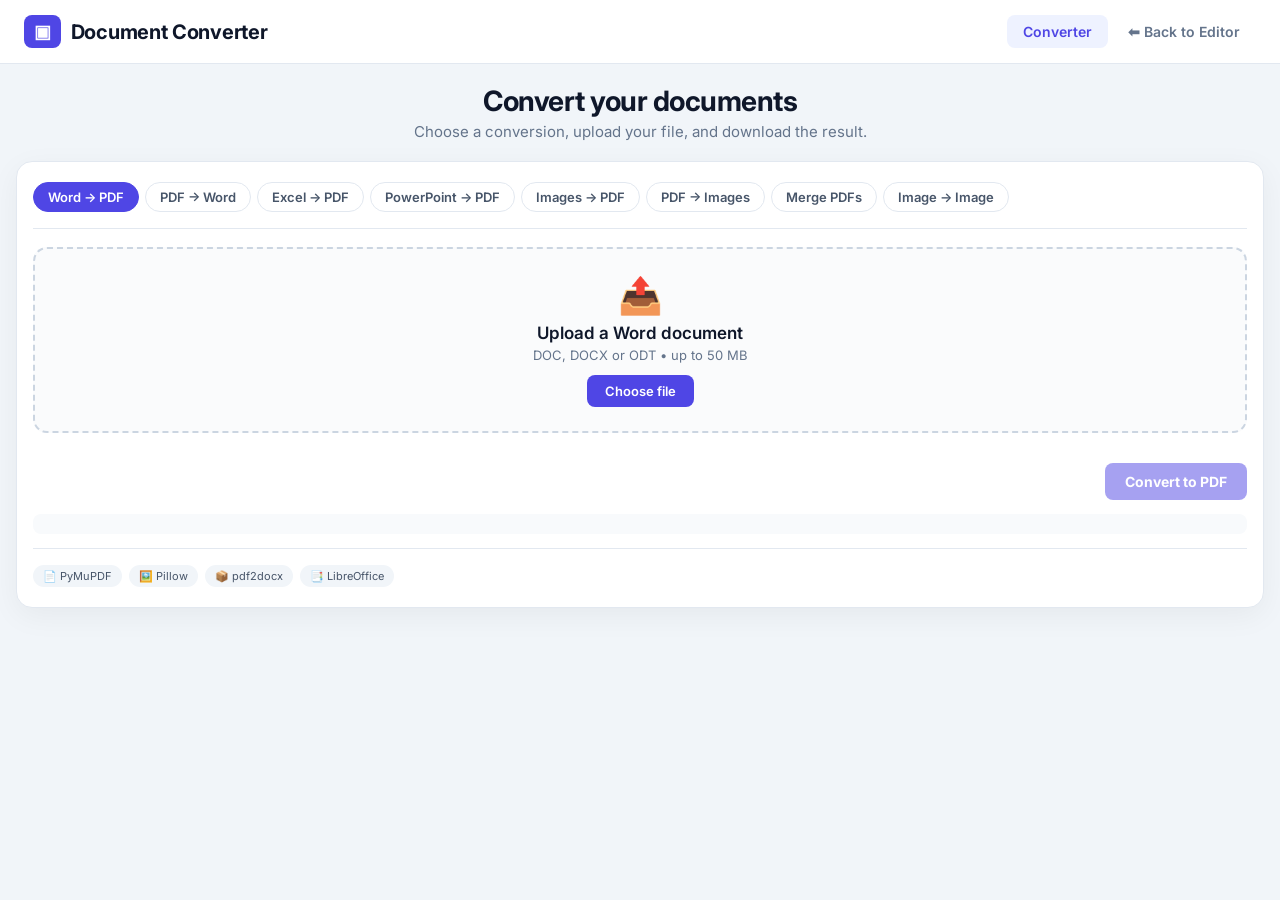
==== converter.html @ 026e7284 "image converter" ====
<!doctype html>
<html lang="en">
<head>
  <meta charset="utf-8">
  <meta name="viewport" content="width=device-width, initial-scale=1, maximum-scale=1.0, user-scalable=no">
  <title>Document Converter</title>
  <link rel="preconnect" href="https://fonts.googleapis.com">
  <link rel="preconnect" href="https://fonts.gstatic.com" crossorigin>
  <link href="https://fonts.googleapis.com/css2?family=Inter:opsz,wght@14..32,400;14..32,500;14..32,600;14..32,700&display=swap" rel="stylesheet">
  <style>
    * { box-sizing: border-box; margin: 0; padding: 0; }
    body {
      font-family: 'Inter', -apple-system, BlinkMacSystemFont, sans-serif;
      background: #f1f5f9;
      color: #0f172a;
      min-height: 100vh;
      margin: 0;
      padding: 0;
      width: 100%;
      overflow-x: hidden;
    }
    .header {
      height: 64px;
      background: #ffffff;
      border-bottom: 1px solid #e2e8f0;
      display: flex;
      align-items: center;
      padding: 0 24px;
      gap: 20px;
      flex-shrink: 0;
    }
    .brand {
      display: flex;
      align-items: center;
      gap: 10px;
      font-size: 20px;
      font-weight: 700;
      letter-spacing: -0.3px;
    }
    .brand-icon {
      background: #4f46e5;
      color: #fff;
      border-radius: 8px;
      padding: 6px 10px;
      font-size: 18px;
    }
    .nav {
      display: flex;
      gap: 4px;
      margin-left: auto;
      align-items: center;
    }
    .nav button {
      border: none;
      background: transparent;
      padding: 8px 16px;
      border-radius: 8px;
      font-weight: 600;
      color: #64748b;
      cursor: pointer;
      font-family: inherit;
      font-size: 14px;
      transition: all 0.2s;
      white-space: nowrap;
    }
    .nav button:hover {
      background: #f1f5f9;
      color: #0f172a;
    }
    .nav button.active {
      background: #eef2ff;
      color: #4f46e5;
    }

    .wrap {
      width: 100%;
      max-width: 100%;
      margin: 0;
      padding: 20px 16px;
    }
    .hero {
      text-align: center;
      margin-bottom: 20px;
    }
    .hero h1 {
      font-size: 28px;
      font-weight: 700;
      letter-spacing: -0.5px;
      margin-bottom: 4px;
    }
    .hero p {
      color: #64748b;
      font-size: 15px;
    }

    .converter-card {
      background: #ffffff;
      border: 1px solid #e2e8f0;
      border-radius: 16px;
      box-shadow: 0 8px 30px rgba(0, 0, 0, 0.05);
      padding: 20px 16px;
      width: 100%;
    }

    .tabs-wrapper {
      border-bottom: 1px solid #e2e8f0;
      padding-bottom: 12px;
      margin-bottom: 18px;
      overflow-x: auto !important;
      -webkit-overflow-scrolling: touch;
      scrollbar-width: thin;
      width: 100%;
    }
    .tabs-wrapper::-webkit-scrollbar {
      height: 6px;
    }
    .tabs-wrapper::-webkit-scrollbar-thumb {
      background: #cbd5e1;
      border-radius: 999px;
    }
    .tabs {
      display: flex !important;
      flex-wrap: nowrap !important;
      gap: 6px;
      width: max-content !important;
      min-width: 100% !important;
      padding-bottom: 4px;
    }
    .tab {
      padding: 6px 14px;
      border: 1px solid #e2e8f0;
      background: #ffffff;
      border-radius: 999px;
      font-weight: 600;
      font-size: 13px;
      color: #475569;
      cursor: pointer;
      transition: all 0.2s;
      font-family: inherit;
      white-space: nowrap;
      flex-shrink: 0 !important;
    }
    .tab:hover {
      background: #f8fafc;
      border-color: #cbd5e1;
    }
    .tab.active {
      background: #4f46e5;
      border-color: #4f46e5;
      color: #ffffff;
    }

    .panel { display: none; }
    .panel.active { display: block; }

    .drop-zone {
      border: 2px dashed #cbd5e1;
      border-radius: 14px;
      min-height: 180px;
      display: flex;
      align-items: center;
      justify-content: center;
      text-align: center;
      padding: 24px 16px;
      background: #fafbfc;
      transition: all 0.25s;
      cursor: pointer;
    }
    .drop-zone.drag-over {
      border-color: #4f46e5;
      background: #eef2ff;
    }
    .drop-zone .icon {
      font-size: 36px;
      display: block;
      margin-bottom: 6px;
    }
    .drop-zone h3 {
      font-size: 17px;
      font-weight: 600;
      margin-bottom: 4px;
    }
    .drop-zone p {
      color: #64748b;
      font-size: 13px;
      margin-bottom: 12px;
    }
    .drop-zone .choose {
      display: inline-flex;
      background: #4f46e5;
      color: #fff;
      padding: 8px 18px;
      border-radius: 8px;
      font-weight: 600;
      font-size: 13px;
      cursor: pointer;
      transition: background 0.2s;
      border: none;
    }
    .drop-zone .choose:hover {
      background: #4338ca;
    }
    .drop-zone input[type="file"] {
      display: none;
    }

    .format-selector {
      margin-top: 12px;
      display: none;
      align-items: center;
      gap: 12px;
      flex-wrap: wrap;
      padding: 10px 14px;
      background: #f8fafc;
      border-radius: 8px;
      border: 1px solid #e2e8f0;
    }
    .format-selector.visible {
      display: flex;
    }
    .format-selector label {
      font-weight: 600;
      font-size: 14px;
      color: #334155;
    }
    .format-selector select {
      padding: 6px 12px;
      border: 1px solid #e2e8f0;
      border-radius: 6px;
      font-size: 14px;
      font-family: inherit;
      background: #fff;
    }
    .format-selector select:focus {
      outline: 2px solid #818cf8;
      border-color: transparent;
    }

    .files {
      margin-top: 14px;
      display: grid;
      gap: 6px;
    }
    .file-item {
      display: flex;
      justify-content: space-between;
      align-items: center;
      padding: 8px 12px;
      background: #f8fafc;
      border: 1px solid #e2e8f0;
      border-radius: 8px;
      font-size: 13px;
    }
    .file-item .name {
      font-weight: 500;
      color: #0f172a;
      word-break: break-word;
    }
    .file-item .size {
      color: #64748b;
      font-size: 12px;
      margin-left: 8px;
      white-space: nowrap;
    }

    .actions {
      display: flex;
      justify-content: flex-end;
      gap: 10px;
      margin-top: 16px;
    }
    .convert-btn {
      background: #4f46e5;
      color: #fff;
      border: none;
      border-radius: 8px;
      padding: 10px 20px;
      font-weight: 700;
      font-size: 14px;
      cursor: pointer;
      transition: background 0.2s;
      font-family: inherit;
    }
    .convert-btn:hover {
      background: #4338ca;
    }
    .convert-btn:disabled {
      opacity: 0.5;
      pointer-events: none;
    }

    .status {
      margin-top: 14px;
      padding: 10px 14px;
      border-radius: 8px;
      background: #f8fafc;
      color: #475569;
      font-size: 13px;
      display: none;
    }
    .status.show { display: block; }
    .status.error {
      background: #fef2f2;
      color: #b91c1c;
    }
    .status.ok {
      background: #f0fdf4;
      color: #166534;
    }

    .note {
      margin-top: 14px;
      color: #94a3b8;
      font-size: 12px;
      border-top: 1px solid #e2e8f0;
      padding-top: 12px;
    }
    .cap {
      display: inline-block;
      margin: 4px 4px 0 0;
      padding: 4px 10px;
      background: #f1f5f9;
      border-radius: 999px;
      font-size: 11px;
      color: #475569;
    }

    @media (max-width: 768px) {
      .header { padding: 0 12px; gap: 10px; flex-wrap: wrap; height: auto; min-height: 56px; }
      .brand { font-size: 18px; }
      .nav {
        margin-left: 0;
        width: 100%;
        justify-content: flex-start;
        overflow-x: auto;
        gap: 2px;
        flex-wrap: nowrap;
        padding-bottom: 4px;
        -webkit-overflow-scrolling: touch;
      }
      .nav button { font-size: 13px; padding: 6px 12px; }
      .wrap { padding: 12px 8px; }
      .hero h1 { font-size: 22px; }
      .hero p { font-size: 14px; }
      .converter-card { padding: 14px 12px; border-radius: 12px; }
      .tabs-wrapper { padding-bottom: 10px; margin-bottom: 14px; }
      .tab { font-size: 12px; padding: 5px 12px; }
      .drop-zone { min-height: 150px; padding: 16px; }
      .drop-zone .icon { font-size: 28px; }
      .drop-zone h3 { font-size: 15px; }
      .drop-zone p { font-size: 12px; }
      .drop-zone .choose { font-size: 12px; padding: 6px 14px; }
      .file-item { font-size: 12px; padding: 6px 10px; }
      .convert-btn { width: 100%; justify-content: center; padding: 10px 16px; font-size: 13px; }
      .actions { justify-content: stretch; }
      .note { font-size: 11px; }
      .format-selector { flex-direction: column; align-items: stretch; gap: 6px; }
    }
    @media (max-width: 480px) {
      .brand { font-size: 16px; }
      .brand-icon { font-size: 14px; padding: 4px 8px; }
      .hero h1 { font-size: 18px; }
      .tab { font-size: 11px; padding: 4px 10px; }
    }
  </style>
</head>
<body>
  <header class="header">
    <div class="brand"><span class="brand-icon">▣</span> Document Converter</div>
    <nav class="nav">
      <button class="active" data-nav="converter">Converter</button>
      <button onclick="if(window.parent!==window){window.parent.postMessage('show-editor','*')}else{window.close()}">⬅ Back to Editor</button>
    </nav>
  </header>

  <div class="wrap">
    <div class="hero"><h1>Convert your documents</h1><p>Choose a conversion, upload your file, and download the result.</p></div>

    <section class="converter-card">
      <div class="tabs-wrapper">
        <div class="tabs" id="tabsContainer">
          <button class="tab active" data-conversion="word-to-pdf">Word → PDF</button>
          <button class="tab" data-conversion="pdf-to-word">PDF → Word</button>
          <button class="tab" data-conversion="excel-to-pdf">Excel → PDF</button>
          <button class="tab" data-conversion="powerpoint-to-pdf">PowerPoint → PDF</button>
          <button class="tab" data-conversion="images-to-pdf">Images → PDF</button>
          <button class="tab" data-conversion="pdf-to-images">PDF → Images</button>
          <button class="tab" data-conversion="merge-pdf">Merge PDFs</button>
          <button class="tab" data-conversion="image-to-image">Image → Image</button>
        </div>
      </div>

      <div id="panel" class="panel active">
        <div class="drop-zone" id="drop">
          <div>
            <span class="icon">📤</span>
            <h3 id="dropTitle">Upload an image</h3>
            <p id="dropHint">PNG, JPG, JPEG, WebP, BMP, GIF or TIFF • up to 50 MB</p>
            <label class="choose">Choose file <input id="files" type="file"></label>
          </div>
        </div>

        <div class="format-selector" id="formatSelector">
          <label for="targetFormat">Convert to:</label>
          <select id="targetFormat">
            <option value="jpeg">JPEG</option>
            <option value="png">PNG</option>
            <option value="webp">WebP</option>
            <option value="bmp">BMP</option>
            <option value="gif">GIF</option>
            <option value="tiff">TIFF</option>
          </select>
        </div>

        <div class="files" id="fileList"></div>

        <div class="actions">
          <button class="convert-btn" id="convertBtn" disabled>Convert</button>
        </div>

        <div class="status" id="status"></div>

        <div class="note" id="note">
          <span class="cap">📄 PyMuPDF</span>
          <span class="cap">🖼️ Pillow</span>
          <span class="cap">📦 pdf2docx</span>
          <span class="cap">📑 LibreOffice</span>
        </div>
      </div>
    </section>
  </div>

  <script>
    let conversion = 'word-to-pdf', selectedFiles = [];
    const $ = id => document.getElementById(id);
    const specs = {
      'word-to-pdf': { title: 'Upload a Word document', hint: 'DOC, DOCX or ODT • up to 50 MB', accept: '.doc,.docx,.odt', multiple: false, button: 'Convert to PDF', showFormat: false },
      'pdf-to-word': { title: 'Upload a PDF', hint: 'One PDF • text will be extracted into a Word document', accept: '.pdf', multiple: false, button: 'Convert to Word', showFormat: false },
      'excel-to-pdf': { title: 'Upload an Excel workbook', hint: 'XLS, XLSX or ODS • up to 50 MB', accept: '.xls,.xlsx,.ods', multiple: false, button: 'Convert to PDF', showFormat: false },
      'powerpoint-to-pdf': { title: 'Upload a PowerPoint presentation', hint: 'PPT, PPTX or ODP • up to 50 MB', accept: '.ppt,.pptx,.odp', multiple: false, button: 'Convert to PDF', showFormat: false },
      'images-to-pdf': { title: 'Upload images', hint: 'PNG, JPG, JPEG or WebP • multiple files allowed', accept: '.png,.jpg,.jpeg,.webp', multiple: true, button: 'Create PDF', showFormat: false },
      'pdf-to-images': { title: 'Upload a PDF', hint: 'One PDF • pages are exported as PNG images (ZIP archive)', accept: '.pdf', multiple: false, button: 'Convert to Images', showFormat: false },
      'merge-pdf': { title: 'Upload PDFs to merge', hint: 'Select two or more PDF files', accept: '.pdf', multiple: true, button: 'Merge PDFs', showFormat: false },
      'image-to-image': { title: 'Upload an image', hint: 'PNG, JPG, JPEG, WebP, BMP, GIF or TIFF', accept: '.png,.jpg,.jpeg,.webp,.bmp,.gif,.tiff', multiple: false, button: 'Convert Image', showFormat: true }
    };

    function setStatus(text, type = '') {
      const s = $('status');
      s.textContent = text;
      s.className = 'status show ' + type;
    }

    function renderFiles() {
      const list = $('fileList');
      list.innerHTML = '';
      selectedFiles.forEach(f => {
        const div = document.createElement('div');
        div.className = 'file-item';
        div.innerHTML = `<span class="name">${escapeHtml(f.name)}</span><span class="size">${(f.size / 1024 / 1024).toFixed(2)} MB</span>`;
        list.appendChild(div);
      });
      $('convertBtn').disabled = selectedFiles.length === 0;
    }

    function escapeHtml(s) {
      return s.replace(/[&<>"']/g, m => ({ '&':'&amp;','<':'&lt;','>':'&gt;','"':'&quot;',"'":'&#39;' }[m]));
    }

    function configure() {
      const s = specs[conversion];
      $('dropTitle').textContent = s.title;
      $('dropHint').textContent = s.hint;
      $('files').accept = s.accept;
      $('files').multiple = s.multiple;
      $('convertBtn').textContent = s.button;
      const formatSel = $('formatSelector');
      if (s.showFormat) {
        formatSel.classList.add('visible');
      } else {
        formatSel.classList.remove('visible');
      }
      selectedFiles = [];
      renderFiles();
      setStatus('');
    }

    document.querySelectorAll('.tab').forEach(b => {
      b.addEventListener('click', () => {
        document.querySelectorAll('.tab').forEach(x => x.classList.remove('active'));
        b.classList.add('active');
        conversion = b.dataset.conversion;
        configure();
      });
    });

    $('files').addEventListener('change', e => {
      selectedFiles = [...e.target.files];
      renderFiles();
    });

    const drop = $('drop');
    drop.addEventListener('dragover', e => { e.preventDefault(); drop.classList.add('drag-over'); });
    drop.addEventListener('dragleave', () => drop.classList.remove('drag-over'));
    drop.addEventListener('drop', e => {
      e.preventDefault();
      drop.classList.remove('drag-over');
      selectedFiles = [...e.dataTransfer.files];
      renderFiles();
    });

    $('convertBtn').addEventListener('click', async () => {
      const s = specs[conversion];
      if (!selectedFiles.length) return;
      if (conversion === 'merge-pdf' && selectedFiles.length < 2) {
        setStatus('Select at least two PDFs.', 'error');
        return;
      }
      const form = new FormData();
      form.append('conversion', conversion);
      selectedFiles.forEach(f => form.append('files', f));

      if (conversion === 'image-to-image') {
        const target = $('targetFormat').value;
        form.append('target_format', target);
      }

      const btn = $('convertBtn');
      btn.disabled = true;
      setStatus('Converting…');

      try {
        const res = await fetch('/api/convert', { method: 'POST', body: form });
        if (!res.ok) {
          let msg = 'Conversion failed.';
          try { msg = (await res.json()).error || msg; } catch {}
          throw new Error(msg);
        }
        const blob = await res.blob();
        const url = URL.createObjectURL(blob);
        const a = document.createElement('a');
        a.href = url;
        let filename = 'converted';
        if (conversion === 'pdf-to-images') filename = 'images.zip';
        else if (conversion === 'pdf-to-word') filename = 'converted.docx';
        else if (conversion === 'merge-pdf') filename = 'merged.pdf';
        else if (conversion === 'image-to-image') {
          const ext = $('targetFormat').value;
          filename = `converted.${ext === 'jpeg' ? 'jpg' : ext}`;
        } else {
          filename = 'converted.pdf';
        }
        a.download = filename;
        a.click();
        URL.revokeObjectURL(url);
        setStatus('Conversion completed. Download started.', 'ok');
      } catch (err) {
        setStatus(err.message, 'error');
      } finally {
        btn.disabled = false;
        renderFiles();
      }
    });

    configure();
  </script>
</body>
</html>
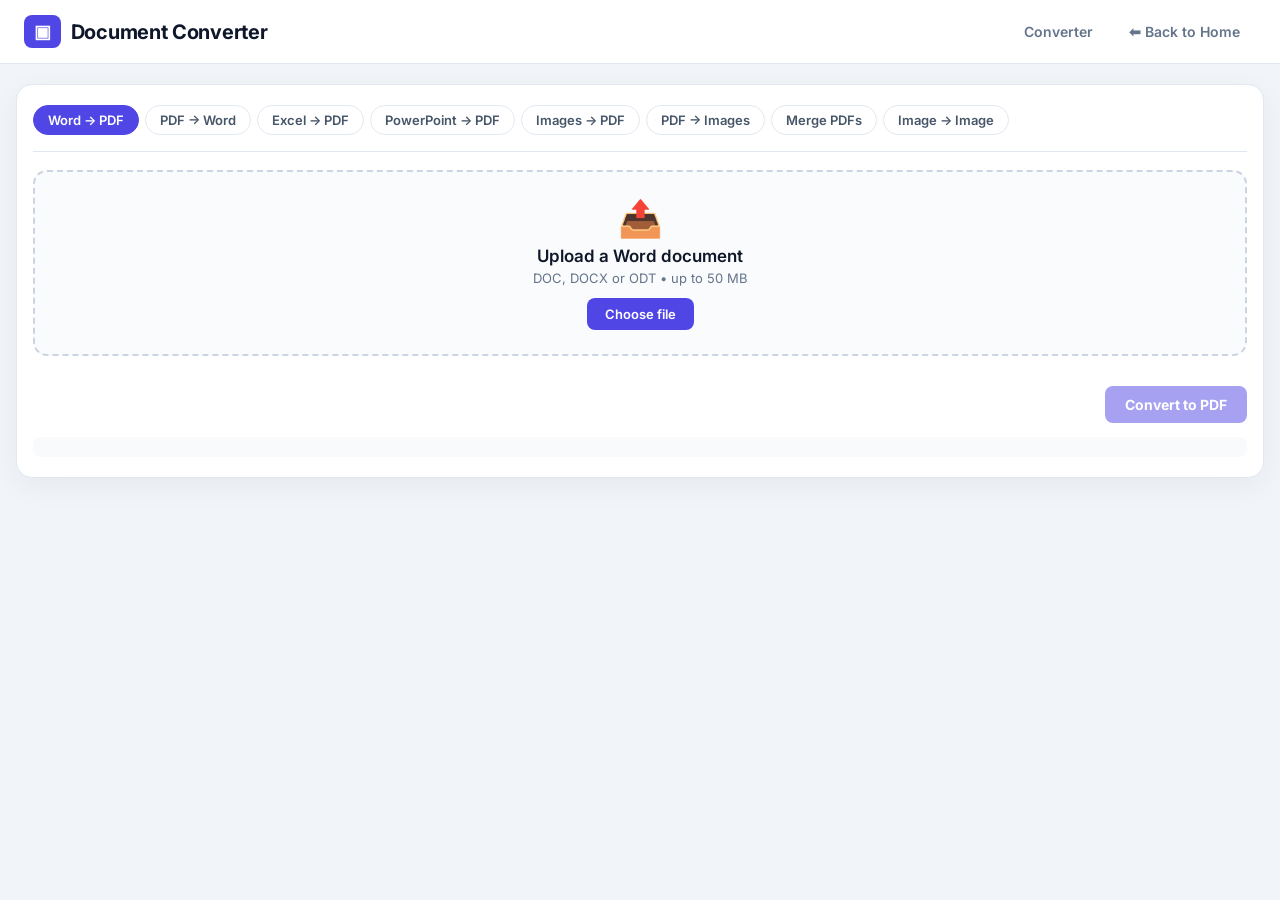
==== commit af1dfbbe: "New UI Issue" ====
--- a/converter.html
+++ b/converter.html
@@ -9,358 +9,74 @@
   <link href="https://fonts.googleapis.com/css2?family=Inter:opsz,wght@14..32,400;14..32,500;14..32,600;14..32,700&display=swap" rel="stylesheet">
   <style>
     * { box-sizing: border-box; margin: 0; padding: 0; }
-    body {
-      font-family: 'Inter', -apple-system, BlinkMacSystemFont, sans-serif;
-      background: #f1f5f9;
-      color: #0f172a;
-      min-height: 100vh;
-      margin: 0;
-      padding: 0;
-      width: 100%;
-      overflow-x: hidden;
-    }
-    .header {
-      height: 64px;
-      background: #ffffff;
-      border-bottom: 1px solid #e2e8f0;
-      display: flex;
-      align-items: center;
-      padding: 0 24px;
-      gap: 20px;
-      flex-shrink: 0;
-    }
-    .brand {
-      display: flex;
-      align-items: center;
-      gap: 10px;
-      font-size: 20px;
-      font-weight: 700;
-      letter-spacing: -0.3px;
-    }
-    .brand-icon {
-      background: #4f46e5;
-      color: #fff;
-      border-radius: 8px;
-      padding: 6px 10px;
-      font-size: 18px;
-    }
-    .nav {
-      display: flex;
-      gap: 4px;
-      margin-left: auto;
-      align-items: center;
-    }
-    .nav button {
-      border: none;
-      background: transparent;
-      padding: 8px 16px;
-      border-radius: 8px;
-      font-weight: 600;
-      color: #64748b;
-      cursor: pointer;
-      font-family: inherit;
-      font-size: 14px;
-      transition: all 0.2s;
-      white-space: nowrap;
-    }
-    .nav button:hover {
-      background: #f1f5f9;
-      color: #0f172a;
-    }
-    .nav button.active {
-      background: #eef2ff;
-      color: #4f46e5;
-    }
-
-    .wrap {
-      width: 100%;
-      max-width: 100%;
-      margin: 0;
-      padding: 20px 16px;
-    }
-    .hero {
-      text-align: center;
-      margin-bottom: 20px;
-    }
-    .hero h1 {
-      font-size: 28px;
-      font-weight: 700;
-      letter-spacing: -0.5px;
-      margin-bottom: 4px;
-    }
-    .hero p {
-      color: #64748b;
-      font-size: 15px;
-    }
-
-    .converter-card {
-      background: #ffffff;
-      border: 1px solid #e2e8f0;
-      border-radius: 16px;
-      box-shadow: 0 8px 30px rgba(0, 0, 0, 0.05);
-      padding: 20px 16px;
-      width: 100%;
-    }
-
-    .tabs-wrapper {
-      border-bottom: 1px solid #e2e8f0;
-      padding-bottom: 12px;
-      margin-bottom: 18px;
-      overflow-x: auto !important;
-      -webkit-overflow-scrolling: touch;
-      scrollbar-width: thin;
-      width: 100%;
-    }
-    .tabs-wrapper::-webkit-scrollbar {
-      height: 6px;
-    }
-    .tabs-wrapper::-webkit-scrollbar-thumb {
-      background: #cbd5e1;
-      border-radius: 999px;
-    }
-    .tabs {
-      display: flex !important;
-      flex-wrap: nowrap !important;
-      gap: 6px;
-      width: max-content !important;
-      min-width: 100% !important;
-      padding-bottom: 4px;
-    }
-    .tab {
-      padding: 6px 14px;
-      border: 1px solid #e2e8f0;
-      background: #ffffff;
-      border-radius: 999px;
-      font-weight: 600;
-      font-size: 13px;
-      color: #475569;
-      cursor: pointer;
-      transition: all 0.2s;
-      font-family: inherit;
-      white-space: nowrap;
-      flex-shrink: 0 !important;
-    }
-    .tab:hover {
-      background: #f8fafc;
-      border-color: #cbd5e1;
-    }
-    .tab.active {
-      background: #4f46e5;
-      border-color: #4f46e5;
-      color: #ffffff;
-    }
+    body { font-family: 'Inter', -apple-system, BlinkMacSystemFont, sans-serif; background: #f1f5f9; color: #0f172a; min-height: 100vh; margin: 0; padding: 0; width: 100%; overflow-x: hidden; }
+    .header { height: 64px; background: #ffffff; border-bottom: 1px solid #e2e8f0; display: flex; align-items: center; padding: 0 24px; gap: 20px; flex-shrink: 0; }
+    .brand { display: flex; align-items: center; gap: 10px; font-size: 20px; font-weight: 700; letter-spacing: -0.3px; }
+    .brand-icon { background: #4f46e5; color: #fff; border-radius: 8px; padding: 6px 10px; font-size: 18px; }
+    .nav { display: flex; gap: 4px; margin-left: auto; align-items: center; }
+    .nav button { border: none; background: transparent; padding: 8px 16px; border-radius: 8px; font-weight: 600; color: #64748b; cursor: pointer; font-family: inherit; font-size: 14px; transition: all 0.2s; white-space: nowrap; }
+    .nav button:hover { background: #f1f5f9; color: #0f172a; }
+
+    .wrap { width: 100%; max-width: 100%; margin: 0; padding: 20px 16px; }
+    .converter-card { background: #ffffff; border: 1px solid #e2e8f0; border-radius: 16px; box-shadow: 0 8px 30px rgba(0, 0, 0, 0.05); padding: 20px 16px; width: 100%; }
+    .tabs-wrapper { border-bottom: 1px solid #e2e8f0; padding-bottom: 12px; margin-bottom: 18px; overflow-x: auto !important; -webkit-overflow-scrolling: touch; scrollbar-width: thin; width: 100%; }
+    .tabs-wrapper::-webkit-scrollbar { height: 6px; }
+    .tabs-wrapper::-webkit-scrollbar-thumb { background: #cbd5e1; border-radius: 999px; }
+    .tabs { display: flex !important; flex-wrap: nowrap !important; gap: 6px; width: max-content !important; min-width: 100% !important; padding-bottom: 4px; }
+    .tab { padding: 6px 14px; border: 1px solid #e2e8f0; background: #ffffff; border-radius: 999px; font-weight: 600; font-size: 13px; color: #475569; cursor: pointer; transition: all 0.2s; font-family: inherit; white-space: nowrap; flex-shrink: 0 !important; }
+    .tab:hover { background: #f8fafc; border-color: #cbd5e1; }
+    .tab.active { background: #4f46e5; border-color: #4f46e5; color: #fff; }
 
     .panel { display: none; }
     .panel.active { display: block; }
 
-    .drop-zone {
-      border: 2px dashed #cbd5e1;
-      border-radius: 14px;
-      min-height: 180px;
-      display: flex;
-      align-items: center;
-      justify-content: center;
-      text-align: center;
-      padding: 24px 16px;
-      background: #fafbfc;
-      transition: all 0.25s;
-      cursor: pointer;
-    }
-    .drop-zone.drag-over {
-      border-color: #4f46e5;
-      background: #eef2ff;
-    }
-    .drop-zone .icon {
-      font-size: 36px;
-      display: block;
-      margin-bottom: 6px;
-    }
-    .drop-zone h3 {
-      font-size: 17px;
-      font-weight: 600;
-      margin-bottom: 4px;
-    }
-    .drop-zone p {
-      color: #64748b;
-      font-size: 13px;
-      margin-bottom: 12px;
-    }
-    .drop-zone .choose {
-      display: inline-flex;
-      background: #4f46e5;
-      color: #fff;
-      padding: 8px 18px;
-      border-radius: 8px;
-      font-weight: 600;
-      font-size: 13px;
-      cursor: pointer;
-      transition: background 0.2s;
-      border: none;
-    }
-    .drop-zone .choose:hover {
-      background: #4338ca;
-    }
-    .drop-zone input[type="file"] {
-      display: none;
-    }
-
-    .format-selector {
-      margin-top: 12px;
-      display: none;
-      align-items: center;
-      gap: 12px;
-      flex-wrap: wrap;
-      padding: 10px 14px;
-      background: #f8fafc;
-      border-radius: 8px;
-      border: 1px solid #e2e8f0;
-    }
-    .format-selector.visible {
-      display: flex;
-    }
-    .format-selector label {
-      font-weight: 600;
-      font-size: 14px;
-      color: #334155;
-    }
-    .format-selector select {
-      padding: 6px 12px;
-      border: 1px solid #e2e8f0;
-      border-radius: 6px;
-      font-size: 14px;
-      font-family: inherit;
-      background: #fff;
-    }
-    .format-selector select:focus {
-      outline: 2px solid #818cf8;
-      border-color: transparent;
-    }
-
-    .files {
-      margin-top: 14px;
-      display: grid;
-      gap: 6px;
-    }
-    .file-item {
-      display: flex;
-      justify-content: space-between;
-      align-items: center;
-      padding: 8px 12px;
-      background: #f8fafc;
-      border: 1px solid #e2e8f0;
-      border-radius: 8px;
-      font-size: 13px;
-    }
-    .file-item .name {
-      font-weight: 500;
-      color: #0f172a;
-      word-break: break-word;
-    }
-    .file-item .size {
-      color: #64748b;
-      font-size: 12px;
-      margin-left: 8px;
-      white-space: nowrap;
-    }
-
-    .actions {
-      display: flex;
-      justify-content: flex-end;
-      gap: 10px;
-      margin-top: 16px;
-    }
-    .convert-btn {
-      background: #4f46e5;
-      color: #fff;
-      border: none;
-      border-radius: 8px;
-      padding: 10px 20px;
-      font-weight: 700;
-      font-size: 14px;
-      cursor: pointer;
-      transition: background 0.2s;
-      font-family: inherit;
-    }
-    .convert-btn:hover {
-      background: #4338ca;
-    }
-    .convert-btn:disabled {
-      opacity: 0.5;
-      pointer-events: none;
-    }
-
-    .status {
-      margin-top: 14px;
-      padding: 10px 14px;
-      border-radius: 8px;
-      background: #f8fafc;
-      color: #475569;
-      font-size: 13px;
-      display: none;
-    }
+    .drop-zone { border: 2px dashed #cbd5e1; border-radius: 14px; min-height: 180px; display: flex; align-items: center; justify-content: center; text-align: center; padding: 24px 16px; background: #fafbfc; transition: all 0.25s; cursor: pointer; }
+    .drop-zone.drag-over { border-color: #4f46e5; background: #eef2ff; }
+    .drop-zone .icon { font-size: 36px; display: block; margin-bottom: 6px; }
+    .drop-zone h3 { font-size: 17px; font-weight: 600; margin-bottom: 4px; }
+    .drop-zone p { color: #64748b; font-size: 13px; margin-bottom: 12px; }
+    .drop-zone .choose { display: inline-flex; background: #4f46e5; color: #fff; padding: 8px 18px; border-radius: 8px; font-weight: 600; font-size: 13px; cursor: pointer; transition: background 0.2s; border: none; }
+    .drop-zone .choose:hover { background: #4338ca; }
+    .drop-zone input[type="file"] { display: none; }
+
+    .image-options { margin-top: 14px; display: none; flex-direction: column; gap: 12px; padding: 14px 16px; background: #f8fafc; border-radius: 10px; border: 1px solid #e2e8f0; }
+    .image-options.visible { display: flex; }
+    .option-row { display: flex; align-items: center; gap: 16px; flex-wrap: wrap; }
+    .option-row label { font-weight: 600; font-size: 13px; color: #334155; min-width: 80px; }
+    .option-row input[type="number"], .option-row input[type="text"] { width: 80px; padding: 4px 8px; border: 1px solid #e2e8f0; border-radius: 6px; font-size: 13px; font-family: inherit; }
+    .option-row select { padding: 4px 8px; border: 1px solid #e2e8f0; border-radius: 6px; font-size: 13px; font-family: inherit; background: #fff; }
+    .option-row .checkbox-group { display: flex; align-items: center; gap: 6px; font-size: 13px; color: #334155; }
+    .option-row .checkbox-group input[type="checkbox"] { width: 16px; height: 16px; accent-color: #4f46e5; }
+    .quality-slider, .compress-slider { display: flex; align-items: center; gap: 10px; }
+    .quality-slider input[type="range"], .compress-slider input[type="range"] { width: 120px; accent-color: #4f46e5; }
+    .quality-slider span, .compress-slider span { font-weight: 600; font-size: 14px; min-width: 30px; }
+
+    .files { margin-top: 14px; display: grid; gap: 6px; }
+    .file-item { display: flex; justify-content: space-between; align-items: center; padding: 8px 12px; background: #f8fafc; border: 1px solid #e2e8f0; border-radius: 8px; font-size: 13px; }
+    .file-item .name { font-weight: 500; color: #0f172a; word-break: break-word; }
+    .file-item .size { color: #64748b; font-size: 12px; margin-left: 8px; white-space: nowrap; }
+
+    .actions { display: flex; justify-content: flex-end; gap: 10px; margin-top: 16px; }
+    .convert-btn { background: #4f46e5; color: #fff; border: none; border-radius: 8px; padding: 10px 20px; font-weight: 700; font-size: 14px; cursor: pointer; transition: background 0.2s; font-family: inherit; }
+    .convert-btn:hover { background: #4338ca; }
+    .convert-btn:disabled { opacity: 0.5; pointer-events: none; }
+
+    .status { margin-top: 14px; padding: 10px 14px; border-radius: 8px; background: #f8fafc; color: #475569; font-size: 13px; display: none; }
     .status.show { display: block; }
-    .status.error {
-      background: #fef2f2;
-      color: #b91c1c;
-    }
-    .status.ok {
-      background: #f0fdf4;
-      color: #166534;
-    }
-
-    .note {
-      margin-top: 14px;
-      color: #94a3b8;
-      font-size: 12px;
-      border-top: 1px solid #e2e8f0;
-      padding-top: 12px;
-    }
-    .cap {
-      display: inline-block;
-      margin: 4px 4px 0 0;
-      padding: 4px 10px;
-      background: #f1f5f9;
-      border-radius: 999px;
-      font-size: 11px;
-      color: #475569;
-    }
+    .status.error { background: #fef2f2; color: #b91c1c; }
+    .status.ok { background: #f0fdf4; color: #166534; }
 
     @media (max-width: 768px) {
       .header { padding: 0 12px; gap: 10px; flex-wrap: wrap; height: auto; min-height: 56px; }
       .brand { font-size: 18px; }
-      .nav {
-        margin-left: 0;
-        width: 100%;
-        justify-content: flex-start;
-        overflow-x: auto;
-        gap: 2px;
-        flex-wrap: nowrap;
-        padding-bottom: 4px;
-        -webkit-overflow-scrolling: touch;
-      }
+      .nav { margin-left: 0; width: 100%; justify-content: flex-start; overflow-x: auto; gap: 2px; flex-wrap: nowrap; padding-bottom: 4px; -webkit-overflow-scrolling: touch; }
       .nav button { font-size: 13px; padding: 6px 12px; }
       .wrap { padding: 12px 8px; }
-      .hero h1 { font-size: 22px; }
-      .hero p { font-size: 14px; }
       .converter-card { padding: 14px 12px; border-radius: 12px; }
-      .tabs-wrapper { padding-bottom: 10px; margin-bottom: 14px; }
-      .tab { font-size: 12px; padding: 5px 12px; }
-      .drop-zone { min-height: 150px; padding: 16px; }
-      .drop-zone .icon { font-size: 28px; }
-      .drop-zone h3 { font-size: 15px; }
-      .drop-zone p { font-size: 12px; }
-      .drop-zone .choose { font-size: 12px; padding: 6px 14px; }
-      .file-item { font-size: 12px; padding: 6px 10px; }
+      .option-row { flex-direction: column; align-items: stretch; gap: 6px; }
+      .quality-slider input[type="range"], .compress-slider input[type="range"] { width: 100%; }
       .convert-btn { width: 100%; justify-content: center; padding: 10px 16px; font-size: 13px; }
       .actions { justify-content: stretch; }
-      .note { font-size: 11px; }
-      .format-selector { flex-direction: column; align-items: stretch; gap: 6px; }
-    }
-    @media (max-width: 480px) {
-      .brand { font-size: 16px; }
-      .brand-icon { font-size: 14px; padding: 4px 8px; }
-      .hero h1 { font-size: 18px; }
-      .tab { font-size: 11px; padding: 4px 10px; }
     }
   </style>
 </head>
@@ -368,14 +84,12 @@
   <header class="header">
     <div class="brand"><span class="brand-icon">▣</span> Document Converter</div>
     <nav class="nav">
-      <button class="active" data-nav="converter">Converter</button>
-      <button onclick="if(window.parent!==window){window.parent.postMessage('show-editor','*')}else{window.close()}">⬅ Back to Editor</button>
+      <button class="active">Converter</button>
+      <button onclick="if(window.parent!==window){window.parent.postMessage('show-editor','*')}else{window.close()}">⬅ Back to Home</button>
     </nav>
   </header>
 
   <div class="wrap">
-    <div class="hero"><h1>Convert your documents</h1><p>Choose a conversion, upload your file, and download the result.</p></div>
-
     <section class="converter-card">
       <div class="tabs-wrapper">
         <div class="tabs" id="tabsContainer">
@@ -400,48 +114,79 @@
           </div>
         </div>
 
-        <div class="format-selector" id="formatSelector">
-          <label for="targetFormat">Convert to:</label>
-          <select id="targetFormat">
-            <option value="jpeg">JPEG</option>
-            <option value="png">PNG</option>
-            <option value="webp">WebP</option>
-            <option value="bmp">BMP</option>
-            <option value="gif">GIF</option>
-            <option value="tiff">TIFF</option>
-          </select>
+        <div class="image-options" id="imageOptions">
+          <div class="option-row">
+            <label for="targetFormat">Format:</label>
+            <select id="targetFormat">
+              <option value="jpeg">JPEG</option>
+              <option value="png">PNG</option>
+              <option value="webp">WebP</option>
+              <option value="bmp">BMP</option>
+              <option value="gif">GIF</option>
+              <option value="tiff">TIFF</option>
+            </select>
+          </div>
+          <div class="option-row" id="qualityRow" style="display: none;">
+            <label>Quality:</label>
+            <div class="quality-slider">
+              <input type="range" id="quality" min="1" max="100" value="85">
+              <span id="qualityValue">85</span>
+            </div>
+          </div>
+          <div class="option-row" id="compressRow" style="display: none;">
+            <label>Compression:</label>
+            <div class="compress-slider">
+              <input type="range" id="compressLevel" min="0" max="9" value="6">
+              <span id="compressValue">6</span>
+            </div>
+          </div>
+          <div class="option-row">
+            <label>Resize:</label>
+            <select id="resizeMode">
+              <option value="none">No resize</option>
+              <option value="percentage">Scale by %</option>
+              <option value="custom">Custom width/height</option>
+            </select>
+          </div>
+          <div class="option-row" id="percentageRow" style="display: none;">
+            <label>Percentage:</label>
+            <input type="number" id="scalePercent" value="50" min="1" max="500" style="width:80px;"> %
+          </div>
+          <div class="option-row" id="customSizeRow" style="display: none;">
+            <label>Width:</label>
+            <input type="number" id="customWidth" value="800" min="1" style="width:80px;">
+            <label>Height:</label>
+            <input type="number" id="customHeight" value="600" min="1" style="width:80px;">
+            <div class="checkbox-group">
+              <input type="checkbox" id="keepAspect" checked>
+              <label for="keepAspect">Maintain aspect ratio</label>
+            </div>
+          </div>
         </div>
 
         <div class="files" id="fileList"></div>
-
-        <div class="actions">
-          <button class="convert-btn" id="convertBtn" disabled>Convert</button>
-        </div>
-
+        <div class="actions"><button class="convert-btn" id="convertBtn" disabled>Convert</button></div>
         <div class="status" id="status"></div>
-
-        <div class="note" id="note">
-          <span class="cap">📄 PyMuPDF</span>
-          <span class="cap">🖼️ Pillow</span>
-          <span class="cap">📦 pdf2docx</span>
-          <span class="cap">📑 LibreOffice</span>
-        </div>
       </div>
     </section>
   </div>
 
   <script>
-    let conversion = 'word-to-pdf', selectedFiles = [];
+    // Check if a specific tool was requested from the Home grid
+    const urlParams = new URLSearchParams(window.location.search);
+    const requestedTool = urlParams.get('tool');
+    let conversion = requestedTool || 'word-to-pdf', selectedFiles = [];
+    
     const $ = id => document.getElementById(id);
     const specs = {
-      'word-to-pdf': { title: 'Upload a Word document', hint: 'DOC, DOCX or ODT • up to 50 MB', accept: '.doc,.docx,.odt', multiple: false, button: 'Convert to PDF', showFormat: false },
-      'pdf-to-word': { title: 'Upload a PDF', hint: 'One PDF • text will be extracted into a Word document', accept: '.pdf', multiple: false, button: 'Convert to Word', showFormat: false },
-      'excel-to-pdf': { title: 'Upload an Excel workbook', hint: 'XLS, XLSX or ODS • up to 50 MB', accept: '.xls,.xlsx,.ods', multiple: false, button: 'Convert to PDF', showFormat: false },
-      'powerpoint-to-pdf': { title: 'Upload a PowerPoint presentation', hint: 'PPT, PPTX or ODP • up to 50 MB', accept: '.ppt,.pptx,.odp', multiple: false, button: 'Convert to PDF', showFormat: false },
-      'images-to-pdf': { title: 'Upload images', hint: 'PNG, JPG, JPEG or WebP • multiple files allowed', accept: '.png,.jpg,.jpeg,.webp', multiple: true, button: 'Create PDF', showFormat: false },
-      'pdf-to-images': { title: 'Upload a PDF', hint: 'One PDF • pages are exported as PNG images (ZIP archive)', accept: '.pdf', multiple: false, button: 'Convert to Images', showFormat: false },
-      'merge-pdf': { title: 'Upload PDFs to merge', hint: 'Select two or more PDF files', accept: '.pdf', multiple: true, button: 'Merge PDFs', showFormat: false },
-      'image-to-image': { title: 'Upload an image', hint: 'PNG, JPG, JPEG, WebP, BMP, GIF or TIFF', accept: '.png,.jpg,.jpeg,.webp,.bmp,.gif,.tiff', multiple: false, button: 'Convert Image', showFormat: true }
+      'word-to-pdf': { title: 'Upload a Word document', hint: 'DOC, DOCX or ODT • up to 50 MB', accept: '.doc,.docx,.odt', multiple: false, button: 'Convert to PDF', showOptions: false },
+      'pdf-to-word': { title: 'Upload a PDF', hint: 'One PDF • text will be extracted into a Word document', accept: '.pdf', multiple: false, button: 'Convert to Word', showOptions: false },
+      'excel-to-pdf': { title: 'Upload an Excel workbook', hint: 'XLS, XLSX or ODS • up to 50 MB', accept: '.xls,.xlsx,.ods', multiple: false, button: 'Convert to PDF', showOptions: false },
+      'powerpoint-to-pdf': { title: 'Upload a PowerPoint presentation', hint: 'PPT, PPTX or ODP • up to 50 MB', accept: '.ppt,.pptx,.odp', multiple: false, button: 'Convert to PDF', showOptions: false },
+      'images-to-pdf': { title: 'Upload images', hint: 'PNG, JPG, JPEG or WebP • multiple files allowed', accept: '.png,.jpg,.jpeg,.webp', multiple: true, button: 'Create PDF', showOptions: false },
+      'pdf-to-images': { title: 'Upload a PDF', hint: 'One PDF • pages are exported as PNG images (ZIP archive)', accept: '.pdf', multiple: false, button: 'Convert to Images', showOptions: false },
+      'merge-pdf': { title: 'Upload PDFs to merge', hint: 'Select two or more PDF files', accept: '.pdf', multiple: true, button: 'Merge PDFs', showOptions: false },
+      'image-to-image': { title: 'Upload an image', hint: 'PNG, JPG, JPEG, WebP, BMP, GIF or TIFF', accept: '.png,.jpg,.jpeg,.webp,.bmp,.gif,.tiff', multiple: false, button: 'Convert Image', showOptions: true }
     };
 
     function setStatus(text, type = '') {
@@ -466,25 +211,49 @@
       return s.replace(/[&<>"']/g, m => ({ '&':'&amp;','<':'&lt;','>':'&gt;','"':'&quot;',"'":'&#39;' }[m]));
     }
 
+    function toggleResizeOptions() {
+      const mode = $('resizeMode').value;
+      $('percentageRow').style.display = mode === 'percentage' ? 'flex' : 'none';
+      $('customSizeRow').style.display = mode === 'custom' ? 'flex' : 'none';
+    }
+
+    function updateFormatSliders() {
+      const format = $('targetFormat').value;
+      const qualityRow = $('qualityRow');
+      const compressRow = $('compressRow');
+      if (format === 'jpeg' || format === 'webp' || format === 'gif') {
+        qualityRow.style.display = 'flex'; compressRow.style.display = 'none';
+      } else if (format === 'png') {
+        qualityRow.style.display = 'none'; compressRow.style.display = 'flex';
+      } else {
+        qualityRow.style.display = 'none'; compressRow.style.display = 'none';
+      }
+    }
+
     function configure() {
       const s = specs[conversion];
+      if (!s) return;
       $('dropTitle').textContent = s.title;
       $('dropHint').textContent = s.hint;
       $('files').accept = s.accept;
       $('files').multiple = s.multiple;
       $('convertBtn').textContent = s.button;
-      const formatSel = $('formatSelector');
-      if (s.showFormat) {
-        formatSel.classList.add('visible');
-      } else {
-        formatSel.classList.remove('visible');
-      }
+      const opt = $('imageOptions');
+      if (s.showOptions) { opt.classList.add('visible'); updateFormatSliders(); }
+      else { opt.classList.remove('visible'); }
       selectedFiles = [];
       renderFiles();
       setStatus('');
-    }
-
+      toggleResizeOptions();
+    }
+
+    // Set active tab based on URL parameter
     document.querySelectorAll('.tab').forEach(b => {
+      if (b.dataset.conversion === conversion) {
+        b.classList.add('active');
+      } else {
+        b.classList.remove('active');
+      }
       b.addEventListener('click', () => {
         document.querySelectorAll('.tab').forEach(x => x.classList.remove('active'));
         b.classList.add('active');
@@ -493,74 +262,61 @@
       });
     });
 
-    $('files').addEventListener('change', e => {
-      selectedFiles = [...e.target.files];
-      renderFiles();
-    });
+    $('files').addEventListener('change', e => { selectedFiles = [...e.target.files]; renderFiles(); });
 
     const drop = $('drop');
     drop.addEventListener('dragover', e => { e.preventDefault(); drop.classList.add('drag-over'); });
     drop.addEventListener('dragleave', () => drop.classList.remove('drag-over'));
-    drop.addEventListener('drop', e => {
-      e.preventDefault();
-      drop.classList.remove('drag-over');
-      selectedFiles = [...e.dataTransfer.files];
-      renderFiles();
-    });
+    drop.addEventListener('drop', e => { e.preventDefault(); drop.classList.remove('drag-over'); selectedFiles = [...e.dataTransfer.files]; renderFiles(); });
+
+    $('quality').addEventListener('input', function() { $('qualityValue').textContent = this.value; });
+    $('compressLevel').addEventListener('input', function() { $('compressValue').textContent = this.value; });
+    $('targetFormat').addEventListener('change', updateFormatSliders);
+    $('resizeMode').addEventListener('change', toggleResizeOptions);
 
     $('convertBtn').addEventListener('click', async () => {
       const s = specs[conversion];
       if (!selectedFiles.length) return;
-      if (conversion === 'merge-pdf' && selectedFiles.length < 2) {
-        setStatus('Select at least two PDFs.', 'error');
-        return;
-      }
+      if (conversion === 'merge-pdf' && selectedFiles.length < 2) { setStatus('Select at least two PDFs.', 'error'); return; }
       const form = new FormData();
       form.append('conversion', conversion);
       selectedFiles.forEach(f => form.append('files', f));
 
       if (conversion === 'image-to-image') {
-        const target = $('targetFormat').value;
-        form.append('target_format', target);
+        form.append('target_format', $('targetFormat').value);
+        if ($('qualityRow').style.display !== 'none') form.append('quality', $('quality').value);
+        if ($('compressRow').style.display !== 'none') form.append('compress_level', $('compressLevel').value);
+        form.append('resize_mode', $('resizeMode').value);
+        if ($('resizeMode').value === 'percentage') form.append('scale_percent', $('scalePercent').value);
+        else if ($('resizeMode').value === 'custom') {
+          form.append('width', $('customWidth').value);
+          form.append('height', $('customHeight').value);
+          form.append('keep_aspect', $('keepAspect').checked ? 'true' : 'false');
+        }
       }
 
       const btn = $('convertBtn');
-      btn.disabled = true;
-      setStatus('Converting…');
-
+      btn.disabled = true; setStatus('Converting…');
       try {
         const res = await fetch('/api/convert', { method: 'POST', body: form });
-        if (!res.ok) {
-          let msg = 'Conversion failed.';
-          try { msg = (await res.json()).error || msg; } catch {}
-          throw new Error(msg);
-        }
-        const blob = await res.blob();
-        const url = URL.createObjectURL(blob);
-        const a = document.createElement('a');
-        a.href = url;
+        if (!res.ok) { let msg = 'Conversion failed.'; try { msg = (await res.json()).error || msg; } catch {} throw new Error(msg); }
+        const blob = await res.blob(); const url = URL.createObjectURL(blob); const a = document.createElement('a'); a.href = url;
         let filename = 'converted';
         if (conversion === 'pdf-to-images') filename = 'images.zip';
         else if (conversion === 'pdf-to-word') filename = 'converted.docx';
         else if (conversion === 'merge-pdf') filename = 'merged.pdf';
-        else if (conversion === 'image-to-image') {
-          const ext = $('targetFormat').value;
-          filename = `converted.${ext === 'jpeg' ? 'jpg' : ext}`;
-        } else {
-          filename = 'converted.pdf';
-        }
-        a.download = filename;
-        a.click();
-        URL.revokeObjectURL(url);
+        else if (conversion === 'image-to-image') { const ext = $('targetFormat').value; filename = `converted.${ext === 'jpeg' ? 'jpg' : ext}`; }
+        else { filename = 'converted.pdf'; }
+        a.download = filename; a.click(); URL.revokeObjectURL(url);
         setStatus('Conversion completed. Download started.', 'ok');
       } catch (err) {
         setStatus(err.message, 'error');
       } finally {
-        btn.disabled = false;
-        renderFiles();
+        btn.disabled = false; renderFiles();
       }
     });
 
+    // Initial setup
     configure();
   </script>
 </body>
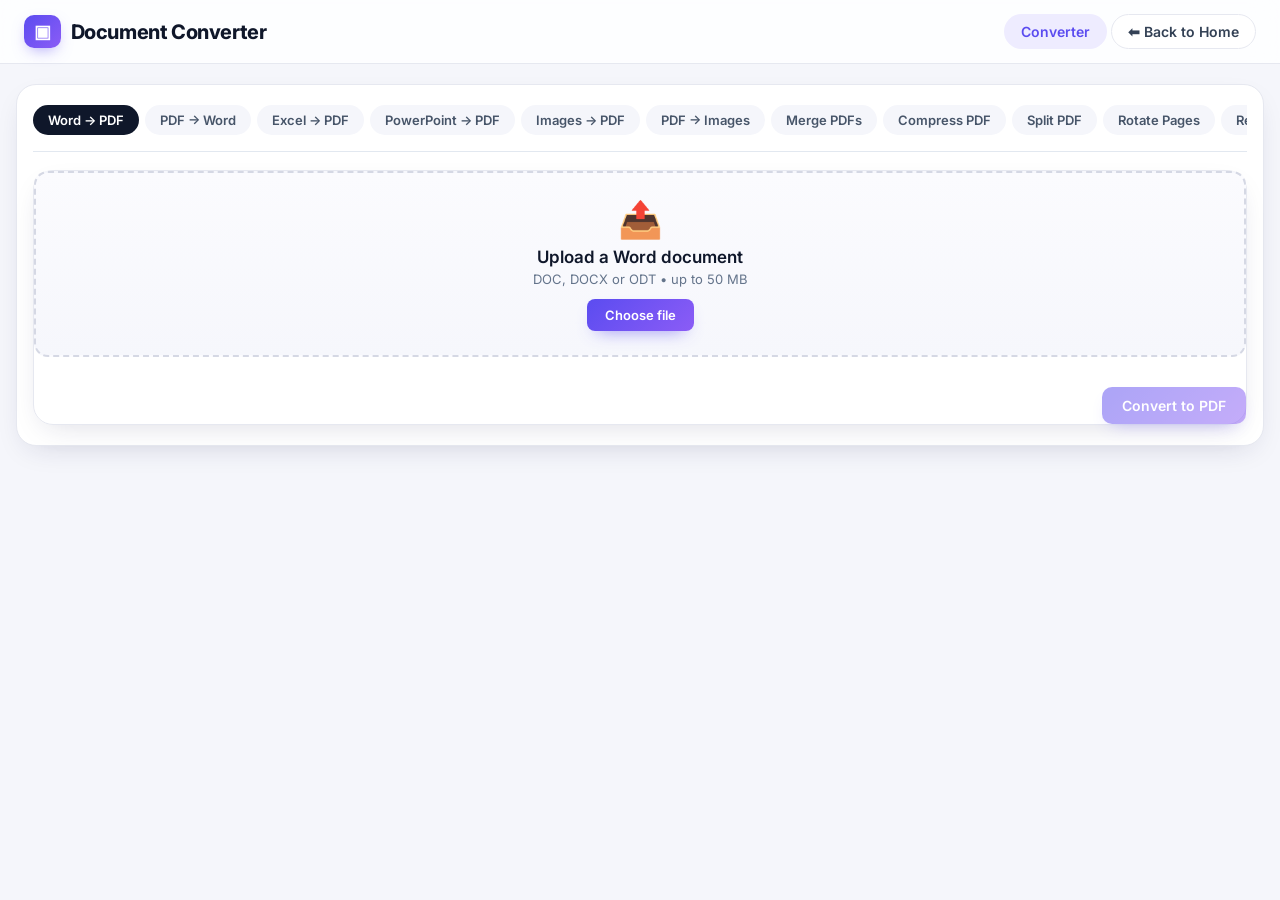
==== commit a4e66a64: "Fix review issues, handle long replacement text, and simplify the editors Brings the repository up t" ====
--- a/converter.html
+++ b/converter.html
@@ -29,6 +29,27 @@
 
     .panel { display: none; }
     .panel.active { display: block; }
+    /* Organizer tools use a two-column workspace: controls on the left, a large page viewer on the right. */
+    .panel.active.organizer-layout { display:grid; grid-template-columns:minmax(260px, 320px) minmax(0, 1fr); grid-template-areas:
+      'upload viewer'
+      'options viewer'
+      'pdfoptions viewer'
+      'files viewer'
+      'actions actions'
+      'status status'; gap:14px 18px; align-items:start; }
+    .organizer-layout #drop { grid-area:upload; min-height:170px; padding:18px 12px; }
+    .organizer-layout #imageOptions { grid-area:options; margin-top:0; }
+    .organizer-layout #pdfOptions { grid-area:pdfoptions; margin-top:0; }
+    .organizer-layout #fileList { grid-area:files; margin-top:0; min-width:0; }
+    .organizer-layout #organizerViewer { grid-area:viewer; margin-top:0; min-width:0; min-height:620px; height:100%; display:flex; flex-direction:column; }
+    .organizer-layout #pageGrid { flex:1; grid-template-columns:repeat(auto-fill,minmax(175px,1fr)); align-content:start; max-height:calc(100vh - 245px); min-height:500px; gap:16px; padding:18px; }
+    .organizer-layout .page-thumb { padding:9px; }
+    .organizer-layout .page-thumb .thumb-image-frame { height:245px; }
+    .organizer-layout .page-thumb img { height:100%; }
+    .organizer-layout .page-thumb .page-label { font-size:12px; }
+    .organizer-layout .actions { grid-area:actions; margin-top:0; }
+    .organizer-layout .status { grid-area:status; margin-top:0; }
+
 
     .drop-zone { border: 2px dashed #cbd5e1; border-radius: 14px; min-height: 180px; display: flex; align-items: center; justify-content: center; text-align: center; padding: 24px 16px; background: #fafbfc; transition: all 0.25s; cursor: pointer; }
     .drop-zone.drag-over { border-color: #4f46e5; background: #eef2ff; }
@@ -56,6 +77,24 @@
     .file-item .name { font-weight: 500; color: #0f172a; word-break: break-word; }
     .file-item .size { color: #64748b; font-size: 12px; margin-left: 8px; white-space: nowrap; }
 
+    .organizer-viewer { display:none; margin-top:16px; border:1px solid #dbe3ef; border-radius:12px; overflow:hidden; background:#f8fafc; }
+    .organizer-viewer.visible { display:block; }
+    .viewer-head { display:flex; align-items:center; justify-content:space-between; gap:10px; padding:12px 14px; background:#eef2f7; border-bottom:1px solid #dbe3ef; flex-wrap:wrap; }
+    .viewer-head strong { font-size:14px; }
+    .viewer-head span { color:#64748b; font-size:12px; }
+    .page-grid { display:grid; grid-template-columns:repeat(auto-fill,minmax(125px,1fr)); gap:12px; padding:14px; max-height:560px; overflow:auto; }
+    .page-thumb { position:relative; border:2px solid #dbe3ef; border-radius:8px; padding:7px; background:#fff; cursor:pointer; min-width:0; text-align:left; }
+    .page-thumb .thumb-image-frame { display:flex; align-items:center; justify-content:center; width:100%; height:150px; overflow:hidden; background:#e2e8f0; }
+    .page-thumb img { display:block; width:100%; height:100%; object-fit:contain; transform-origin:center center; transition:transform .18s ease; }
+    .page-thumb img.rotate-quarter { transform:rotate(var(--preview-rotation)) scale(var(--preview-scale, .72)); }
+    .range-error { width:100%; color:#b91c1c; font-size:12px; font-weight:600; display:none; }
+    .page-thumb img.rotate-half { transform:rotate(180deg); }
+    .page-thumb .page-label { display:flex; justify-content:space-between; gap:4px; margin-top:6px; font-size:11px; color:#475569; }
+    .page-thumb.selected { border-color:#4f46e5; background:#eef2ff; box-shadow:0 0 0 1px #4f46e5; }
+    .page-thumb.dragging { opacity:.4; }
+    .page-thumb .selection-mark { position:absolute; top:9px; right:9px; background:#4f46e5; color:white; border-radius:50%; width:20px; height:20px; display:none; align-items:center; justify-content:center; font-size:12px; }
+    .page-thumb.selected .selection-mark { display:flex; }
+    .viewer-help { padding:0 14px 12px; color:#64748b; font-size:12px; }
     .actions { display: flex; justify-content: flex-end; gap: 10px; margin-top: 16px; }
     .convert-btn { background: #4f46e5; color: #fff; border: none; border-radius: 8px; padding: 10px 20px; font-weight: 700; font-size: 14px; cursor: pointer; transition: background 0.2s; font-family: inherit; }
     .convert-btn:hover { background: #4338ca; }
@@ -77,8 +116,14 @@
       .quality-slider input[type="range"], .compress-slider input[type="range"] { width: 100%; }
       .convert-btn { width: 100%; justify-content: center; padding: 10px 16px; font-size: 13px; }
       .actions { justify-content: stretch; }
+      .panel.active.organizer-layout { display:flex; flex-direction:column; gap:12px; }
+      .organizer-layout #drop, .organizer-layout #imageOptions, .organizer-layout #pdfOptions, .organizer-layout #fileList, .organizer-layout #organizerViewer, .organizer-layout .actions, .organizer-layout .status { width:100%; }
+      .organizer-layout #organizerViewer { min-height:0; }
+      .organizer-layout #pageGrid { grid-template-columns:repeat(auto-fill,minmax(135px,1fr)); max-height:65vh; min-height:220px; padding:12px; gap:10px; }
+      .organizer-layout .page-thumb img { height:190px; }
     }
   </style>
+  <link rel="stylesheet" href="/static/theme.css">
 </head>
 <body>
   <header class="header">
@@ -100,6 +145,10 @@
           <button class="tab" data-conversion="images-to-pdf">Images → PDF</button>
           <button class="tab" data-conversion="pdf-to-images">PDF → Images</button>
           <button class="tab" data-conversion="merge-pdf">Merge PDFs</button>
+          <button class="tab" data-conversion="compress-pdf">Compress PDF</button>
+          <button class="tab" data-conversion="split-pdf">Split PDF</button>
+          <button class="tab" data-conversion="rotate-pdf">Rotate Pages</button>
+          <button class="tab" data-conversion="reorder-pdf">Reorder Pages</button>
           <button class="tab" data-conversion="image-to-image">Image → Image</button>
         </div>
       </div>
@@ -164,7 +213,13 @@
           </div>
         </div>
 
+        <div class="image-options" id="pdfOptions" style="display:none;"></div>
         <div class="files" id="fileList"></div>
+        <section class="organizer-viewer" id="organizerViewer" aria-live="polite">
+          <div class="viewer-head"><strong id="viewerTitle">Uploaded document preview</strong><span id="viewerSummary"></span></div>
+          <div class="page-grid" id="pageGrid"></div>
+          <div class="viewer-help" id="viewerHelp">Select pages to see exactly which pages will be affected.</div>
+        </section>
         <div class="actions"><button class="convert-btn" id="convertBtn" disabled>Convert</button></div>
         <div class="status" id="status"></div>
       </div>
@@ -175,7 +230,8 @@
     // Check if a specific tool was requested from the Home grid
     const urlParams = new URLSearchParams(window.location.search);
     const requestedTool = urlParams.get('tool');
-    let conversion = requestedTool || 'word-to-pdf', selectedFiles = [];
+    let conversion = (requestedTool && Object.prototype.hasOwnProperty.call(specs0(), requestedTool)) ? requestedTool : 'word-to-pdf', selectedFiles = [], previewFiles = [], draggedPage = null, originalOrder = null;
+    function specs0() { return {'word-to-pdf':1,'pdf-to-word':1,'excel-to-pdf':1,'powerpoint-to-pdf':1,'images-to-pdf':1,'pdf-to-images':1,'merge-pdf':1,'compress-pdf':1,'split-pdf':1,'rotate-pdf':1,'reorder-pdf':1,'image-to-image':1}; }
     
     const $ = id => document.getElementById(id);
     const specs = {
@@ -186,13 +242,17 @@
       'images-to-pdf': { title: 'Upload images', hint: 'PNG, JPG, JPEG or WebP • multiple files allowed', accept: '.png,.jpg,.jpeg,.webp', multiple: true, button: 'Create PDF', showOptions: false },
       'pdf-to-images': { title: 'Upload a PDF', hint: 'One PDF • pages are exported as PNG images (ZIP archive)', accept: '.pdf', multiple: false, button: 'Convert to Images', showOptions: false },
       'merge-pdf': { title: 'Upload PDFs to merge', hint: 'Select two or more PDF files', accept: '.pdf', multiple: true, button: 'Merge PDFs', showOptions: false },
+      'compress-pdf': { title: 'Upload a PDF to compress', hint: 'One PDF • optimize embedded streams, images and fonts', accept: '.pdf', multiple: false, button: 'Compress PDF', showOptions: false },
+      'split-pdf': { title: 'Upload a PDF to split', hint: 'One PDF • each comma-separated range becomes a separate PDF in a ZIP', accept: '.pdf', multiple: false, button: 'Split PDF', showOptions: false },
+      'rotate-pdf': { title: 'Upload a PDF to rotate', hint: 'One PDF • rotate all pages or selected pages', accept: '.pdf', multiple: false, button: 'Rotate Pages', showOptions: false },
+      'reorder-pdf': { title: 'Upload a PDF to reorder', hint: 'One PDF • enter every page number exactly once in the desired order', accept: '.pdf', multiple: false, button: 'Reorder Pages', showOptions: false },
       'image-to-image': { title: 'Upload an image', hint: 'PNG, JPG, JPEG, WebP, BMP, GIF or TIFF', accept: '.png,.jpg,.jpeg,.webp,.bmp,.gif,.tiff', multiple: false, button: 'Convert Image', showOptions: true }
     };
 
     function setStatus(text, type = '') {
       const s = $('status');
       s.textContent = text;
-      s.className = 'status show ' + type;
+      s.className = text ? 'status show ' + type : 'status';
     }
 
     function renderFiles() {
@@ -232,6 +292,7 @@
 
     function configure() {
       const s = specs[conversion];
+      $('panel').classList.toggle('organizer-layout', organizerTools.has(conversion));
       if (!s) return;
       $('dropTitle').textContent = s.title;
       $('dropHint').textContent = s.hint;
@@ -241,7 +302,15 @@
       const opt = $('imageOptions');
       if (s.showOptions) { opt.classList.add('visible'); updateFormatSliders(); }
       else { opt.classList.remove('visible'); }
-      selectedFiles = [];
+      const pdfOpt = $('pdfOptions');
+      const pdfOptionMarkup = {
+        'split-pdf': '<div class="option-row"><label for="pageRanges">Page ranges:</label><input id="pageRanges" type="text" placeholder="e.g. 1-3,5,8-10" style="width:min(360px,100%);"><span style="font-size:12px;color:#64748b;">Each item becomes a separate PDF in a ZIP.</span></div>',
+        'rotate-pdf': '<div class="option-row"><label for="rotation">Rotation:</label><select id="rotation"><option value="90">90° clockwise</option><option value="180">180°</option><option value="270">270° clockwise</option></select><label for="pageRanges">Pages:</label><input id="pageRanges" type="text" value="all" placeholder="all or 1-3,5" style="width:180px;"></div>',
+        'reorder-pdf': '<div class="option-row"><label for="pageOrder">New page order:</label><input id="pageOrder" type="text" placeholder="e.g. 3,1,2,4" style="width:min(360px,100%);"><span style="font-size:12px;color:#64748b;">Include every page exactly once.</span></div>'
+      };
+      pdfOpt.innerHTML = pdfOptionMarkup[conversion] || '';
+      pdfOpt.style.display = pdfOpt.innerHTML ? 'flex' : 'none';
+      selectedFiles = []; previewFiles = []; $('organizerViewer').classList.remove('visible'); $('pageGrid').innerHTML = '';
       renderFiles();
       setStatus('');
       toggleResizeOptions();
@@ -262,12 +331,127 @@
       });
     });
 
-    $('files').addEventListener('change', e => { selectedFiles = [...e.target.files]; renderFiles(); });
+    const organizerTools = new Set(['merge-pdf','compress-pdf','split-pdf','rotate-pdf','reorder-pdf']);
+    async function loadOrganizerPreview() {
+      if (!organizerTools.has(conversion) || !selectedFiles.length) {
+        $('organizerViewer').classList.remove('visible'); previewFiles = []; return;
+      }
+      $('organizerViewer').classList.add('visible'); $('viewerTitle').textContent = 'Preparing document preview…';
+      $('viewerSummary').textContent = ''; $('pageGrid').innerHTML = '';
+      try {
+        const form = new FormData(); selectedFiles.forEach(f => form.append('files', f));
+        const res = await fetch('/api/pdf-preview', {method:'POST', body:form});
+        const data = await res.json(); if (!res.ok) throw new Error(data.error || 'Preview failed.');
+        previewFiles = data.files || []; originalOrder = null; renderPageGrid();
+        if (data.truncated) $('viewerHelp').textContent = `Showing the first ${previewFiles.reduce((n,f)=>n+f.pages.length,0)} of ${data.totalPages} pages. The operation still applies to the whole document.`;
+      } catch (err) { $('viewerTitle').textContent = 'Preview unavailable'; $('viewerHelp').textContent = err.message; }
+    }
+    function renderPageGrid() {
+      const grid = $('pageGrid'); grid.innerHTML = '';
+      const allPages = previewFiles.flatMap((file, fi) => file.pages.map(page => ({...page, fileIndex:fi, fileName:file.fileName})));
+      $('viewerTitle').textContent = conversion === 'merge-pdf' ? 'PDFs to be merged' : 'Uploaded document preview';
+      $('viewerSummary').textContent = `${previewFiles.length} file(s) · ${allPages.length} page(s)`;
+      $('viewerHelp').textContent = conversion === 'reorder-pdf' ? 'Drag pages to reorder them. The page order field updates automatically.' :
+        conversion === 'rotate-pdf' || conversion === 'split-pdf' ? 'Click page thumbnails to select the pages. Leave all unselected to apply the operation to all pages.' :
+        conversion === 'merge-pdf' ? 'Review the uploaded files and page order before merging.' : 'Review the uploaded PDF pages before compressing.';
+      allPages.forEach((page, index) => {
+        const card = document.createElement('button'); card.type='button'; card.className='page-thumb'; card.draggable = conversion === 'reorder-pdf';
+        card.dataset.index = index; card.dataset.page = page.page; card.innerHTML = `<span class="selection-mark">✓</span><span class="thumb-image-frame"><img alt="Page ${page.page}" src="${page.thumbnail}"></span><span class="page-label"><span>${escapeHtml(page.fileName)}</span><b>Page ${page.page}</b></span>`;
+        if (conversion === 'split-pdf' || conversion === 'rotate-pdf') {
+          card.addEventListener('click', () => { card.classList.toggle('selected'); syncSelectedPages(); validatePageField(); applyRotationPreview(); });
+        }
+        if (conversion === 'reorder-pdf') {
+          card.addEventListener('dragstart', () => { draggedPage=index; card.classList.add('dragging'); });
+          card.addEventListener('dragend', () => { card.classList.remove('dragging'); draggedPage=null; });
+          card.addEventListener('dragover', e => e.preventDefault());
+          card.addEventListener('drop', e => { e.preventDefault(); const target=Number(card.dataset.index); if(draggedPage===null || target===draggedPage)return; const flat=previewFiles.flatMap(f=>f.pages.map(p=>({...p,originalPage:p.originalPage || p.page,fileName:f.fileName}))); const moved=flat.splice(draggedPage,1)[0]; flat.splice(target,0,moved); previewFiles=[{fileName:selectedFiles[0].name,pages:flat.map((p,i)=>({...p,page:p.originalPage,displayPosition:i+1,fileIndex:0}))}]; renderPageGrid(); $('pageOrder').value=flat.map(p=>p.originalPage || p.page).join(','); });
+        }
+        grid.appendChild(card);
+        card.querySelector('img').addEventListener('load', applyRotationPreview, { once: true });
+      });
+      if (conversion === 'reorder-pdf' && $('pageOrder') && !originalOrder) { originalOrder = allPages.map(p=>p.originalPage || p.page).join(','); $('pageOrder').value = originalOrder; }
+      applyRotationPreview();
+    }
+    function syncSelectedPages() {
+      const selected=[...$('pageGrid').querySelectorAll('.page-thumb.selected')].map(el=>Number(el.dataset.index)+1);
+      const field=$('pageRanges'); if(field) field.value=selected.length ? selected.join(',') : (conversion==='rotate-pdf' ? 'all' : '');
+    }
+
+    // Page ranges are parsed with exactly the same rules as the server (converter.py
+    // _parse_page_ranges), so the live preview never disagrees with the real result.
+    function parsePageRanges(value, pageCount) {
+      const raw=(value || '').trim().toLowerCase();
+      if (!raw) return { error: 'Enter at least one page number or range, e.g. 1-3,5.' };
+      const groups=[];
+      for (const piece of raw.split(',')) {
+        const part=piece.trim();
+        if (!part) return { error: 'Page ranges contain an empty item.' };
+        if (part.includes('-')) {
+          const bits=part.split('-').map(x=>x.trim());
+          if (bits.length !== 2 || !bits.every(x=>/^\d+$/.test(x))) return { error: `Invalid page range: ${part}` };
+          const start=Number(bits[0]), end=Number(bits[1]);
+          if (end < start) return { error: `Page range ${part} goes backwards. Write it as ${end}-${start}.` };
+          if (start < 1 || end > pageCount) return { error: `Page range ${part} is outside 1-${pageCount}.` };
+          const g=[]; for (let n=start; n<=end; n++) g.push(n); groups.push(g);
+        } else {
+          if (!/^\d+$/.test(part)) return { error: `Invalid page number: ${part}` };
+          const page=Number(part);
+          if (page < 1 || page > pageCount) return { error: `Page ${page} is outside 1-${pageCount}.` };
+          groups.push([page]);
+        }
+      }
+      return { groups };
+    }
+    function totalPreviewPages() { return previewFiles.reduce((sum,file)=>sum+(file.pageCount || file.pages.length),0); }
+    function validatePageField() {
+      if (conversion !== 'rotate-pdf' && conversion !== 'split-pdf') return true;
+      const field=$('pageRanges'); if (!field || !previewFiles.length) return true;
+      const value=field.value.trim().toLowerCase();
+      if (conversion === 'rotate-pdf' && (value === '' || value === 'all')) { setRangeError(''); return true; }
+      if (conversion === 'split-pdf' && !value) { setRangeError(''); return true; }
+      const parsed=parsePageRanges(value, totalPreviewPages());
+      setRangeError(parsed.error || ''); return !parsed.error;
+    }
+    function setRangeError(message) {
+      let el=$('rangeError');
+      if (!el) { el=document.createElement('div'); el.id='rangeError'; el.className='range-error'; $('pdfOptions').appendChild(el); }
+      el.textContent=message; el.style.display=message ? 'block' : 'none';
+      $('convertBtn').disabled = selectedFiles.length === 0 || !!message;
+    }
+    function applyRotationPreview() {
+      if (conversion !== 'rotate-pdf') return;
+      const rotation=Number($('rotation')?.value || 0);
+      const range=($('pageRanges')?.value || 'all').trim().toLowerCase();
+      let chosen=null;
+      if (range && range !== 'all') {
+        const parsed=parsePageRanges(range, totalPreviewPages());
+        // Invalid input: show no rotation at all (the server would reject it too).
+        chosen=new Set(parsed.error ? [] : parsed.groups.flat());
+      }
+      document.querySelectorAll('#pageGrid .page-thumb').forEach((card,index)=>{
+        const img=card.querySelector('img'); if (!img) return;
+        const shouldRotate=!chosen || chosen.has(index+1);
+        img.classList.remove('rotate-quarter','rotate-half');
+        img.style.removeProperty('--preview-rotation');
+        if (!shouldRotate || !rotation) return;
+        if (rotation===180) img.classList.add('rotate-half');
+        else {
+          // Fit the turned page inside its frame instead of a fixed shrink factor.
+          const frame=img.parentElement, W=frame.clientWidth, H=frame.clientHeight, nw=img.naturalWidth || 1, nh=img.naturalHeight || 1;
+          const c=Math.min(W/nw, H/nh), cw=nw*c, ch=nh*c, scale=Math.min(W/ch, H/cw, 1.4);
+          img.classList.add('rotate-quarter'); img.style.setProperty('--preview-rotation', `${rotation}deg`); img.style.setProperty('--preview-scale', String(scale || 0.72));
+        }
+      });
+    }
+    // pdfOptions is rebuilt when switching tools, so delegate events from its stable parent.
+    $('pdfOptions').addEventListener('input', e => { if (e.target.id==='pageRanges') { validatePageField(); applyRotationPreview(); } });
+    $('pdfOptions').addEventListener('change', e => { if (e.target.id==='rotation' || e.target.id==='pageRanges') { validatePageField(); applyRotationPreview(); } });
+    $('files').addEventListener('change', e => { selectedFiles = [...e.target.files]; renderFiles(); loadOrganizerPreview(); });
 
     const drop = $('drop');
     drop.addEventListener('dragover', e => { e.preventDefault(); drop.classList.add('drag-over'); });
     drop.addEventListener('dragleave', () => drop.classList.remove('drag-over'));
-    drop.addEventListener('drop', e => { e.preventDefault(); drop.classList.remove('drag-over'); selectedFiles = [...e.dataTransfer.files]; renderFiles(); });
+    drop.addEventListener('drop', e => { e.preventDefault(); drop.classList.remove('drag-over'); selectedFiles = [...e.dataTransfer.files]; renderFiles(); loadOrganizerPreview(); });
 
     $('quality').addEventListener('input', function() { $('qualityValue').textContent = this.value; });
     $('compressLevel').addEventListener('input', function() { $('compressValue').textContent = this.value; });
@@ -278,6 +462,9 @@
       const s = specs[conversion];
       if (!selectedFiles.length) return;
       if (conversion === 'merge-pdf' && selectedFiles.length < 2) { setStatus('Select at least two PDFs.', 'error'); return; }
+      if (conversion === 'split-pdf' && !$('pageRanges').value.trim()) { setStatus('Enter page ranges, e.g. 1-3,5.', 'error'); return; }
+      if (!validatePageField()) { setStatus($('rangeError').textContent, 'error'); return; }
+      if (conversion === 'reorder-pdf' && !$('pageOrder').value.trim()) { setStatus('Enter the new page order, e.g. 3,1,2.', 'error'); return; }
       const form = new FormData();
       form.append('conversion', conversion);
       selectedFiles.forEach(f => form.append('files', f));
@@ -294,6 +481,9 @@
           form.append('keep_aspect', $('keepAspect').checked ? 'true' : 'false');
         }
       }
+      if (conversion === 'split-pdf' || conversion === 'rotate-pdf') form.append('page_ranges', $('pageRanges').value);
+      if (conversion === 'rotate-pdf') form.append('rotation', $('rotation').value);
+      if (conversion === 'reorder-pdf') form.append('page_order', $('pageOrder').value);
 
       const btn = $('convertBtn');
       btn.disabled = true; setStatus('Converting…');
@@ -305,14 +495,18 @@
         if (conversion === 'pdf-to-images') filename = 'images.zip';
         else if (conversion === 'pdf-to-word') filename = 'converted.docx';
         else if (conversion === 'merge-pdf') filename = 'merged.pdf';
+        else if (conversion === 'compress-pdf') filename = 'compressed.pdf';
+        else if (conversion === 'split-pdf') filename = 'split_pdfs.zip';
+        else if (conversion === 'rotate-pdf') filename = 'rotated.pdf';
+        else if (conversion === 'reorder-pdf') filename = 'reordered.pdf';
         else if (conversion === 'image-to-image') { const ext = $('targetFormat').value; filename = `converted.${ext === 'jpeg' ? 'jpg' : ext}`; }
         else { filename = 'converted.pdf'; }
-        a.download = filename; a.click(); URL.revokeObjectURL(url);
+        a.download = filename; document.body.appendChild(a); a.click(); a.remove(); setTimeout(() => URL.revokeObjectURL(url), 2000);
         setStatus('Conversion completed. Download started.', 'ok');
       } catch (err) {
         setStatus(err.message, 'error');
       } finally {
-        btn.disabled = false; renderFiles();
+        btn.disabled = false; renderFiles(); validatePageField();
       }
     });
 
--- a/static/theme.css
+++ b/static/theme.css
@@ -0,0 +1,175 @@
+/* PDF Suite – shared visual theme (loaded after each page's own styles).
+   Soft neutral canvas, indigo→violet accent, larger radii, glassy sticky header. */
+:root {
+  --accent: #5b4cf0;
+  --accent-2: #8b5cf6;
+  --accent-soft: #eeecff;
+  --accent-ring: rgba(91, 76, 240, .18);
+  --ink: #0f172a;
+  --ink-2: #334155;
+  --muted: #64748b;
+  --line: #e6e8f0;
+  --surface: #ffffff;
+  --canvas: #f5f6fb;
+  --radius: 14px;
+  --radius-lg: 20px;
+  --shadow-sm: 0 1px 2px rgba(15, 23, 42, .05), 0 1px 3px rgba(15, 23, 42, .04);
+  --shadow-md: 0 10px 30px -12px rgba(30, 27, 75, .18);
+  --shadow-lg: 0 30px 70px -20px rgba(30, 27, 75, .35);
+  --grad: linear-gradient(135deg, var(--accent) 0%, var(--accent-2) 100%);
+}
+
+html, body { background: var(--canvas); color: var(--ink); -webkit-font-smoothing: antialiased; }
+body { font-family: 'Inter', ui-sans-serif, -apple-system, BlinkMacSystemFont, 'Segoe UI', sans-serif; }
+::selection { background: var(--accent-soft); }
+:focus-visible { outline: 3px solid var(--accent-ring); outline-offset: 2px; }
+
+/* ---------- Header ---------- */
+.app-header, .header, .topbar {
+  background: rgba(255, 255, 255, .82) !important;
+  backdrop-filter: saturate(180%) blur(14px);
+  -webkit-backdrop-filter: saturate(180%) blur(14px);
+  border-bottom: 1px solid var(--line) !important;
+  position: sticky; top: 0; z-index: 100;
+}
+.brand { font-weight: 750; letter-spacing: -.4px; }
+.brand-icon, .topbar .brand span {
+  background: var(--grad) !important; border-radius: 10px !important;
+  box-shadow: 0 6px 16px -6px rgba(91, 76, 240, .6);
+}
+.btn-home, .nav button {
+  border-radius: 999px !important; border: 1px solid var(--line) !important; background: var(--surface) !important;
+  color: var(--ink-2) !important; font-weight: 600; transition: all .15s ease;
+}
+.btn-home:hover, .nav button:hover { border-color: #c7c2ff !important; color: var(--accent) !important; }
+.nav button.active { background: var(--accent-soft) !important; color: var(--accent) !important; border-color: transparent !important; }
+
+/* ---------- Home ---------- */
+#homeView {
+  background:
+    radial-gradient(900px 380px at 15% -10%, rgba(139, 92, 246, .12), transparent 60%),
+    radial-gradient(800px 360px at 95% 0%, rgba(91, 76, 240, .10), transparent 60%),
+    var(--canvas) !important;
+}
+.home-header { margin-bottom: 30px !important; }
+.home-header h1 {
+  font-size: clamp(28px, 4vw, 44px) !important; font-weight: 800 !important; letter-spacing: -1.2px !important; line-height: 1.1;
+  background: linear-gradient(120deg, #1e1b4b 10%, var(--accent) 60%, var(--accent-2) 95%);
+  -webkit-background-clip: text; background-clip: text; color: transparent;
+}
+.home-header p { font-size: 16px !important; color: var(--muted) !important; margin-top: 6px; }
+.hero-badge {
+  display: inline-flex; align-items: center; gap: 6px; margin-bottom: 16px; padding: 6px 12px; border-radius: 999px;
+  background: var(--surface); border: 1px solid var(--line); color: var(--ink-2); font-size: 12px; font-weight: 600; box-shadow: var(--shadow-sm);
+}
+.hero-badge b { color: var(--accent); }
+.tool-search-wrap input { height: 52px !important; border-radius: 16px !important; border-color: var(--line) !important; box-shadow: var(--shadow-md) !important; font-size: 15px !important; }
+.tool-search-wrap input:focus { border-color: #b4adff !important; box-shadow: 0 0 0 4px var(--accent-ring), var(--shadow-md) !important; }
+.tool-tab { border-color: transparent !important; background: rgba(255, 255, 255, .7) !important; box-shadow: var(--shadow-sm); }
+.tool-tab:hover { color: var(--accent) !important; background: #fff !important; }
+.tool-tab.active { background: var(--ink) !important; color: #fff !important; box-shadow: 0 8px 18px -8px rgba(15, 23, 42, .5) !important; }
+.tool-grid { gap: 16px !important; grid-template-columns: repeat(auto-fill, minmax(240px, 1fr)) !important; }
+.tool-card {
+  position: relative; border: 1px solid var(--line) !important; border-radius: var(--radius-lg) !important;
+  padding: 22px !important; gap: 12px !important; box-shadow: var(--shadow-sm); overflow: hidden;
+  transition: transform .18s ease, box-shadow .18s ease, border-color .18s ease !important;
+}
+.tool-card::after {
+  content: '→'; position: absolute; right: 20px; top: 24px; color: #c4c8d4; font-weight: 700; font-size: 18px;
+  transition: transform .18s ease, color .18s ease;
+}
+.tool-card:hover { transform: translateY(-3px) !important; border-color: #cfcaff !important; box-shadow: var(--shadow-md) !important; }
+.tool-card:hover::after { color: var(--accent); transform: translateX(3px); }
+.tool-card h3 { font-size: 15.5px !important; letter-spacing: -.2px; }
+.tool-card p { font-size: 13px !important; }
+.tool-icon { width: 46px !important; height: 46px !important; border-radius: 14px !important; font-size: 22px !important; }
+.icon-purple { background: #efeafe !important; } .icon-red { background: #fee7e7 !important; } .icon-blue { background: #e3edff !important; }
+.icon-green { background: #dff7ee !important; } .icon-orange { background: #fff0d9 !important; } .icon-gray { background: #eef0f4 !important; }
+.icon-pink { background: #fde7f3 !important; }
+
+/* ---------- Buttons ---------- */
+.btn, .convert-btn {
+  border-radius: 10px !important; font-weight: 600 !important; transition: transform .12s ease, box-shadow .15s ease, background .15s ease !important;
+}
+.btn:active, .convert-btn:active { transform: translateY(1px); }
+.btn-primary, .convert-btn, .btn.primary, .drop-zone .choose {
+  background: var(--grad) !important; border-color: transparent !important; color: #fff !important;
+  box-shadow: 0 8px 18px -10px rgba(91, 76, 240, .8);
+}
+.btn-primary:hover, .convert-btn:hover, .btn.primary:hover, .drop-zone .choose:hover { filter: brightness(1.06); box-shadow: 0 10px 22px -10px rgba(91, 76, 240, .9); }
+.btn-success, .btn.success { background: #0f9f6e !important; border-color: #0f9f6e !important; color: #fff !important; }
+.btn-success:hover, .btn.success:hover { background: #0c8a5f !important; }
+.btn-danger { background: #fff !important; color: #dc2626 !important; border-color: #fecaca !important; }
+.btn-danger:hover { background: #fef2f2 !important; }
+
+/* ---------- Cards, uploads ---------- */
+.card-panel, .converter-card, .panel { border-radius: var(--radius-lg) !important; border: 1px solid var(--line) !important; box-shadow: var(--shadow-md) !important; }
+.upload-zone, .drop-zone, .upload {
+  border: 2px dashed #d5d8e4 !important; border-radius: var(--radius) !important;
+  background: linear-gradient(180deg, #fbfbfe, #f6f7fc) !important; transition: all .2s ease !important;
+}
+.upload-zone:hover, .drop-zone:hover, .drop-zone.drag-over, .upload:hover { border-color: #a99ffb !important; background: var(--accent-soft) !important; }
+
+/* ---------- Editor ---------- */
+.sidebar { background: var(--surface) !important; border-right: 1px solid var(--line) !important; gap: 14px !important; }
+.sidebar-title { font-weight: 750; font-size: 15px; letter-spacing: -.2px; }
+.tool-section-title { color: #9aa3b5 !important; font-size: 10.5px !important; letter-spacing: .9px !important; }
+.tool-grid-sidebar .btn { justify-content: flex-start; padding: 10px 12px !important; font-size: 13px !important; }
+.selection-info { font-size: 12px; color: var(--muted); padding: 8px 10px; background: var(--canvas); border-radius: 10px; }
+.status-bar { font-size: 12px; color: var(--accent); min-height: 16px; }
+.toolbar { background: rgba(255, 255, 255, .9) !important; border-bottom: 1px solid var(--line) !important; height: 56px !important; }
+.toolbar .btn { border-radius: 999px !important; }
+.viewer-wrap {
+  background: #eceef5 !important;
+  background-image: radial-gradient(circle at 1px 1px, #d7dae6 1px, transparent 0) !important;
+  background-size: 22px 22px !important;
+}
+.page-container-pdf { border-radius: 6px !important; box-shadow: 0 1px 2px rgba(0, 0, 0, .06), 0 24px 60px -20px rgba(30, 27, 75, .35) !important; }
+.object.selected { border: 2px solid var(--accent) !important; border-radius: 4px; }
+.resize-handle { background: #fff !important; border: 2px solid var(--accent) !important; border-radius: 50% !important; width: 14px !important; height: 14px !important; }
+.resize-handle.nw, .resize-handle.sw, .resize-handle.w { left: -8px !important; }
+.resize-handle.ne, .resize-handle.se, .resize-handle.e { right: -8px !important; }
+.resize-handle.nw, .resize-handle.ne, .resize-handle.n { top: -8px !important; }
+.resize-handle.sw, .resize-handle.se, .resize-handle.s { bottom: -8px !important; }
+.rotate-handle { background: var(--accent) !important; }
+.empty-state { color: #8b93a7 !important; }
+.empty-state .icon { width: 84px; height: 84px; display: grid; place-items: center; border-radius: 24px; background: #fff; box-shadow: var(--shadow-md); font-size: 40px !important; }
+
+/* ---------- Modals ---------- */
+.modal { background: rgba(15, 23, 42, .42) !important; }
+.modal-dialog { border-radius: var(--radius-lg) !important; box-shadow: var(--shadow-lg) !important; border: 1px solid var(--line); padding: 26px 24px !important; }
+.modal-dialog h2 { letter-spacing: -.4px; }
+.modal-dialog textarea, .modal-dialog input[type="text"], .modal-dialog input[type="number"], .modal-dialog select {
+  border-radius: 10px !important; border-color: var(--line) !important; background: #fafbff !important;
+}
+.modal-dialog textarea:focus, .modal-dialog input:focus, .modal-dialog select:focus { outline: none; border-color: #a99ffb !important; box-shadow: 0 0 0 4px var(--accent-ring); }
+
+/* ---------- Toasts ---------- */
+.toast-box { position: fixed; right: 18px; bottom: 18px; display: flex; flex-direction: column; gap: 8px; z-index: 20000; max-width: min(420px, calc(100vw - 36px)); }
+.toast { background: var(--ink); color: #fff; padding: 12px 14px; border-radius: 12px; font-size: 13px; line-height: 1.45; box-shadow: var(--shadow-lg); transition: opacity .3s, transform .3s; }
+.toast.error { background: #b91c1c; }
+.toast.ok { background: #0f9f6e; }
+.toast.hide { opacity: 0; transform: translateY(6px); }
+
+/* ---------- Converter ---------- */
+.tab { border-color: transparent !important; background: var(--canvas) !important; }
+.tab:hover { color: var(--accent) !important; }
+.tab.active { background: var(--ink) !important; color: #fff !important; }
+.page-thumb { border-radius: 12px !important; border-color: var(--line) !important; transition: box-shadow .15s, border-color .15s; }
+.page-thumb:hover { box-shadow: var(--shadow-md); }
+.page-thumb.selected { border-color: var(--accent) !important; background: var(--accent-soft) !important; box-shadow: 0 0 0 2px var(--accent-ring) !important; }
+.page-thumb .selection-mark { background: var(--accent) !important; }
+.organizer-viewer { border-radius: var(--radius) !important; border-color: var(--line) !important; }
+.viewer-head { background: #f1f2f8 !important; border-bottom-color: var(--line) !important; }
+.status.show { border: 1px solid var(--line); }
+
+/* ---------- Edit existing text ---------- */
+.span-item.active { background: var(--accent-soft) !important; box-shadow: inset 3px 0 var(--accent) !important; }
+.highlight { border-color: var(--accent) !important; }
+.notice { border-radius: 12px !important; }
+
+/* The page must keep its exact rendered size: if the flex container shrank it, the
+   selection boxes (positioned in PDF points × zoom) would drift from the drawing. */
+.viewer-wrap { justify-content: flex-start !important; }
+.page-container-pdf { flex: 0 0 auto !important; margin: 0 auto; }
+a.btn { text-decoration: none !important; }
